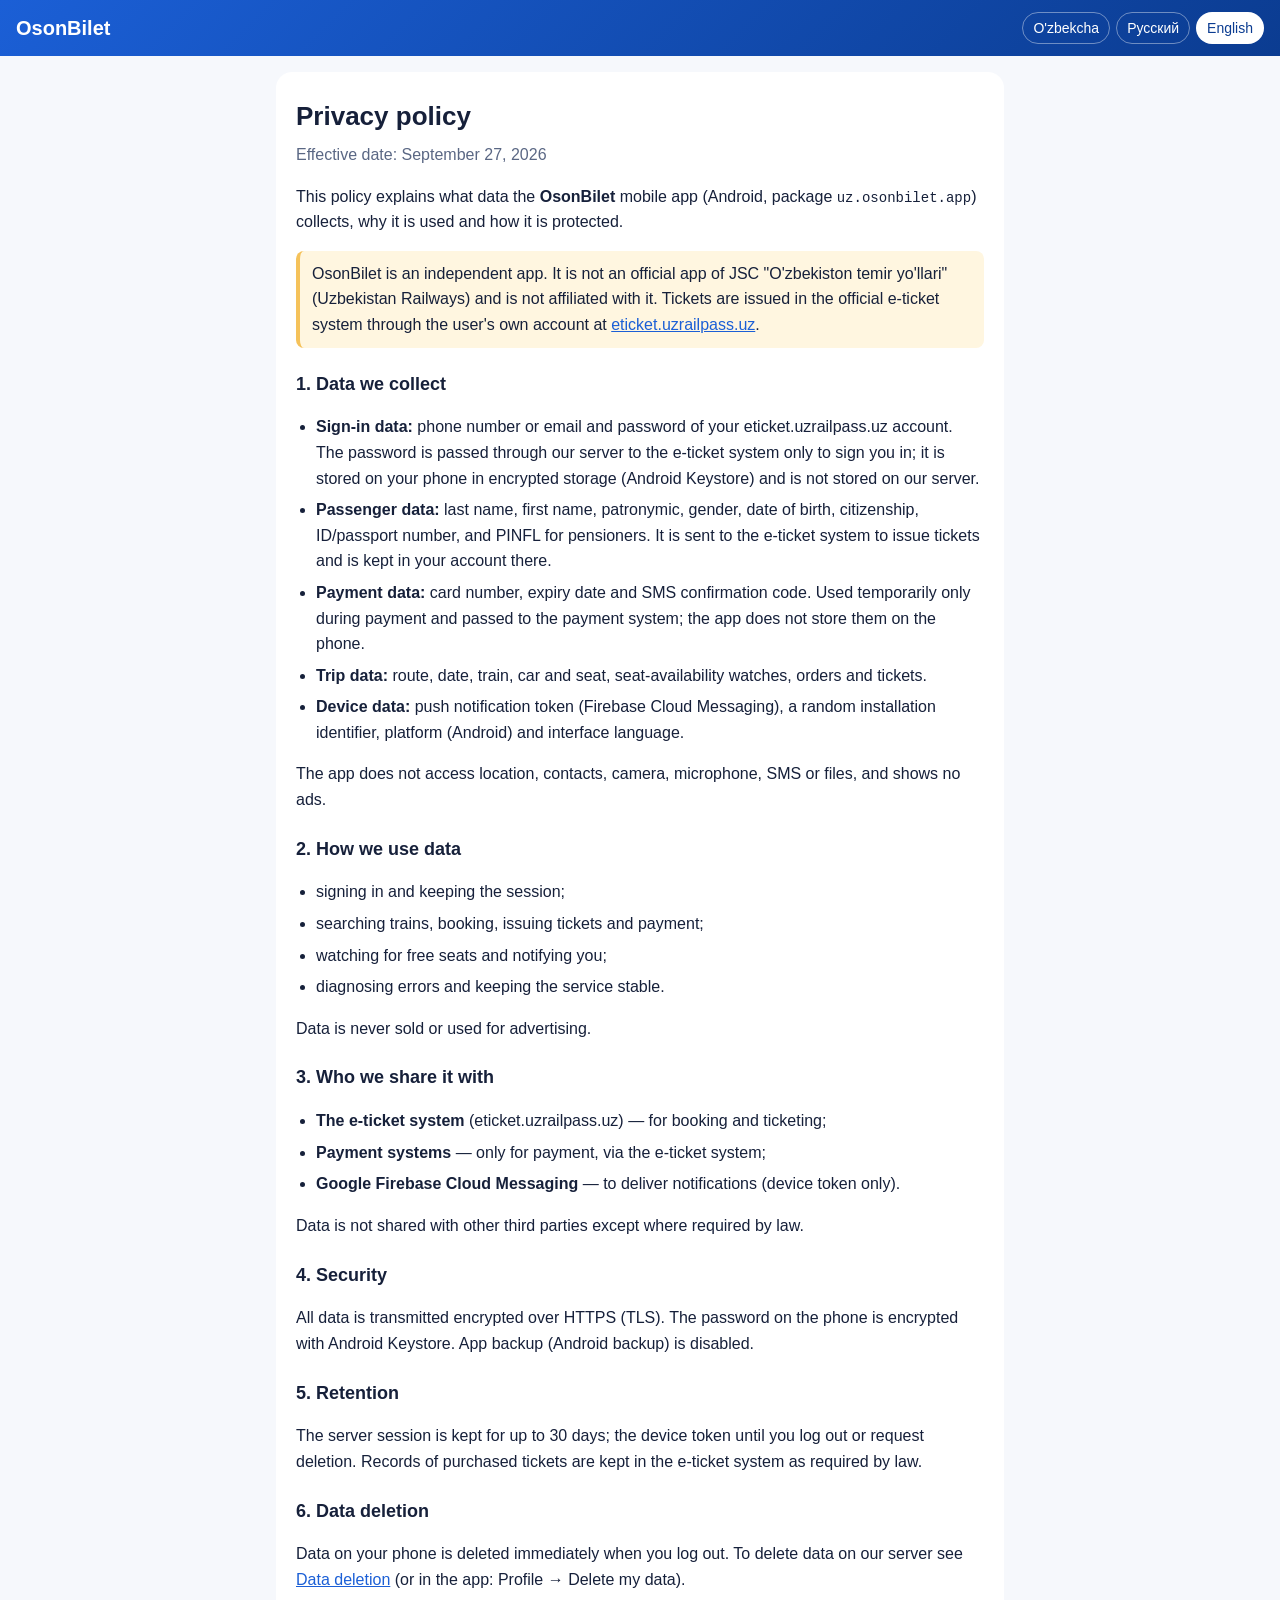
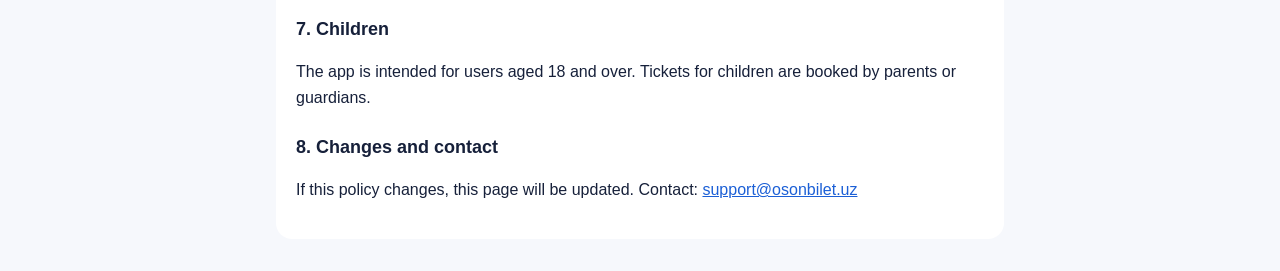
==== privacy.html @ 462ade38 "OsonBilet: maxfiylik siyosati va ma'lumot o'chirish sahifalari (uz/ru/en) Co-Authored-By: Claude Opu" ====
<!doctype html>
<html lang="uz">
<head>
<meta charset="utf-8">
<meta name="viewport" content="width=device-width, initial-scale=1">
<title>OsonBilet — Maxfiylik siyosati / Privacy policy</title>
<link rel="stylesheet" href="style.css">
</head>
<body>
<header>
  <div class="brand">OsonBilet</div>
  <nav class="langs">
    <a href="#uz" data-l="uz">O'zbekcha</a>
    <a href="#ru" data-l="ru">Русский</a>
    <a href="#en" data-l="en">English</a>
  </nav>
</header>
<main>

<section id="uz" lang="uz">
<h1>Maxfiylik siyosati</h1>
<p class="meta">Kuchga kirgan sana: 2026-yil 27-sentabr</p>
<p>Ushbu siyosat <b>OsonBilet</b> mobil ilovasi (Android, paket <code>uz.osonbilet.app</code>) qanday ma'lumotlarni to'plashi, ulardan nima uchun foydalanishi va qanday himoya qilishini tushuntiradi.</p>
<p class="note">OsonBilet — mustaqil ilova. U "O'zbekiston temir yo'llari" AJ ning rasmiy ilovasi emas va u bilan bog'liq emas. Chiptalar foydalanuvchining shaxsiy <a href="https://eticket.uzrailpass.uz">eticket.uzrailpass.uz</a> hisobi orqali rasmiy elektron chipta tizimida rasmiylashtiriladi.</p>

<h2>1. Qanday ma'lumotlar to'planadi</h2>
<ul>
<li><b>Kirish ma'lumotlari:</b> eticket.uzrailpass.uz hisobingiz telefon raqami yoki emaili va paroli. Parol faqat tizimga kirish uchun serverimiz orqali elektron chipta tizimiga uzatiladi; telefonda shifrlangan xotirada (Android Keystore) saqlanadi, serverimizda saqlanmaydi.</li>
<li><b>Yo'lovchi ma'lumotlari:</b> familiya, ism, otasining ismi, jins, tug'ilgan sana, fuqarolik, hujjat (pasport/ID) raqami, pensionerlar uchun JSHSHIR. Bu ma'lumotlar chipta rasmiylashtirish uchun elektron chipta tizimiga uzatiladi va u yerdagi hisobingizda saqlanadi.</li>
<li><b>To'lov ma'lumotlari:</b> bank karta raqami, amal qilish muddati va SMS tasdiqlash kodi. Ular faqat to'lovni amalga oshirish uchun to'lov jarayoni davomida vaqtincha ishlatiladi va to'lov tizimiga uzatiladi; ilova ularni telefonda saqlamaydi.</li>
<li><b>Safar ma'lumotlari:</b> yo'nalish, sana, poyezd, vagon va joy tanlovi, bo'sh joy kuzatuvlari, buyurtmalar va chiptalar.</li>
<li><b>Qurilma ma'lumotlari:</b> push-bildirishnoma tokeni (Firebase Cloud Messaging), ilova o'rnatilishi bo'yicha tasodifiy identifikator, platforma (Android) va interfeys tili.</li>
</ul>
<p>Ilova joylashuv, kontaktlar, kamera, mikrofon, SMS yoki fayllaringizga kirmaydi va reklama ko'rsatmaydi.</p>

<h2>2. Ma'lumotlardan foydalanish maqsadlari</h2>
<ul>
<li>tizimga kirish va sessiyani saqlash;</li>
<li>poyezd qidirish, joy bron qilish, chipta rasmiylashtirish va to'lov;</li>
<li>bo'sh joy kuzatuvi va joy topilganda bildirishnoma yuborish;</li>
<li>xatolarni aniqlash va xizmat barqarorligini ta'minlash.</li>
</ul>
<p>Ma'lumotlar sotilmaydi va reklama maqsadida ishlatilmaydi.</p>

<h2>3. Kimlarga uzatiladi</h2>
<ul>
<li><b>Elektron chipta tizimi</b> (eticket.uzrailpass.uz) — bron va chipta rasmiylashtirish uchun;</li>
<li><b>To'lov tizimlari</b> — faqat to'lov uchun, elektron chipta tizimi orqali;</li>
<li><b>Google Firebase Cloud Messaging</b> — push-bildirishnomalarni yetkazish uchun (faqat qurilma tokeni).</li>
</ul>
<p>Qonun talab qilgan hollardan tashqari boshqa uchinchi shaxslarga berilmaydi.</p>

<h2>4. Himoya</h2>
<p>Barcha ma'lumotlar HTTPS (TLS) orqali shifrlangan holda uzatiladi. Telefondagi parol Android Keystore bilan shifrlanadi. Ilova zaxira nusxasi (Android backup) o'chirilgan.</p>

<h2>5. Saqlash muddati</h2>
<p>Serverdagi sessiya 30 kungacha, qurilma tokeni tizimdan chiqilguncha yoki o'chirish so'rovigacha saqlanadi. Sotib olingan chiptalar ma'lumotlari qonunchilik talabiga ko'ra elektron chipta tizimida saqlanadi.</p>

<h2>6. Ma'lumotlarni o'chirish</h2>
<p>Tizimdan chiqqaningizda telefondagi ma'lumotlar darhol o'chiriladi. Serverdagi ma'lumotlarni o'chirish tartibi: <a href="delete-data.html#uz">Ma'lumotlarni o'chirish</a> (yoki ilovada: Profil → Ma'lumotlarimni o'chirish).</p>

<h2>7. Bolalar</h2>
<p>Ilova 18 yoshdan katta foydalanuvchilar uchun mo'ljallangan. Bolalar uchun chipta ota-ona yoki vasiy tomonidan rasmiylashtiriladi.</p>

<h2>8. O'zgarishlar va aloqa</h2>
<p>Siyosat o'zgarsa, shu sahifa yangilanadi. Savollar uchun: <a href="mailto:support@osonbilet.uz">support@osonbilet.uz</a></p>
</section>

<section id="ru" lang="ru">
<h1>Политика конфиденциальности</h1>
<p class="meta">Дата вступления в силу: 27 сентября 2026 г.</p>
<p>Эта политика объясняет, какие данные собирает мобильное приложение <b>OsonBilet</b> (Android, пакет <code>uz.osonbilet.app</code>), зачем они используются и как защищаются.</p>
<p class="note">OsonBilet — независимое приложение. Оно не является официальным приложением АО «Узбекистон темир йуллари» и не связано с ним. Билеты оформляются в официальной системе электронных билетов через личный аккаунт пользователя на <a href="https://eticket.uzrailpass.uz">eticket.uzrailpass.uz</a>.</p>

<h2>1. Какие данные собираются</h2>
<ul>
<li><b>Данные для входа:</b> телефон или email и пароль аккаунта eticket.uzrailpass.uz. Пароль передаётся через наш сервер в систему электронных билетов только для входа; хранится на телефоне в зашифрованном хранилище (Android Keystore), на нашем сервере не хранится.</li>
<li><b>Данные пассажиров:</b> фамилия, имя, отчество, пол, дата рождения, гражданство, номер документа (паспорт/ID), ПИНФЛ для пенсионеров. Передаются в систему электронных билетов для оформления и хранятся в вашем аккаунте там.</li>
<li><b>Платёжные данные:</b> номер карты, срок действия и SMS-код. Используются временно только во время оплаты и передаются платёжной системе; приложение не хранит их на телефоне.</li>
<li><b>Данные о поездках:</b> маршрут, дата, поезд, вагон и место, отслеживания свободных мест, заказы и билеты.</li>
<li><b>Данные устройства:</b> токен push-уведомлений (Firebase Cloud Messaging), случайный идентификатор установки, платформа (Android) и язык интерфейса.</li>
</ul>
<p>Приложение не получает доступ к геолокации, контактам, камере, микрофону, SMS или файлам и не показывает рекламу.</p>

<h2>2. Цели использования</h2>
<ul>
<li>вход и поддержание сессии;</li>
<li>поиск поездов, бронирование, оформление билетов и оплата;</li>
<li>отслеживание свободных мест и уведомления о них;</li>
<li>диагностика ошибок и стабильность сервиса.</li>
</ul>
<p>Данные не продаются и не используются для рекламы.</p>

<h2>3. Кому передаются</h2>
<ul>
<li><b>Система электронных билетов</b> (eticket.uzrailpass.uz) — для бронирования и оформления;</li>
<li><b>Платёжные системы</b> — только для оплаты, через систему электронных билетов;</li>
<li><b>Google Firebase Cloud Messaging</b> — для доставки уведомлений (только токен устройства).</li>
</ul>
<p>Другим третьим лицам данные не передаются, кроме случаев, предусмотренных законом.</p>

<h2>4. Защита</h2>
<p>Все данные передаются в зашифрованном виде по HTTPS (TLS). Пароль на телефоне шифруется Android Keystore. Резервное копирование приложения (Android backup) отключено.</p>

<h2>5. Срок хранения</h2>
<p>Сессия на сервере — до 30 дней, токен устройства — до выхода из аккаунта или запроса на удаление. Данные о купленных билетах хранятся в системе электронных билетов согласно законодательству.</p>

<h2>6. Удаление данных</h2>
<p>При выходе из аккаунта данные на телефоне удаляются сразу. Порядок удаления данных на сервере: <a href="delete-data.html#ru">Удаление данных</a> (или в приложении: Профиль → Удалить мои данные).</p>

<h2>7. Дети</h2>
<p>Приложение предназначено для пользователей старше 18 лет. Билеты для детей оформляют родители или опекуны.</p>

<h2>8. Изменения и контакты</h2>
<p>При изменении политики эта страница обновляется. Вопросы: <a href="mailto:support@osonbilet.uz">support@osonbilet.uz</a></p>
</section>

<section id="en" lang="en">
<h1>Privacy policy</h1>
<p class="meta">Effective date: September 27, 2026</p>
<p>This policy explains what data the <b>OsonBilet</b> mobile app (Android, package <code>uz.osonbilet.app</code>) collects, why it is used and how it is protected.</p>
<p class="note">OsonBilet is an independent app. It is not an official app of JSC "O'zbekiston temir yo'llari" (Uzbekistan Railways) and is not affiliated with it. Tickets are issued in the official e-ticket system through the user's own account at <a href="https://eticket.uzrailpass.uz">eticket.uzrailpass.uz</a>.</p>

<h2>1. Data we collect</h2>
<ul>
<li><b>Sign-in data:</b> phone number or email and password of your eticket.uzrailpass.uz account. The password is passed through our server to the e-ticket system only to sign you in; it is stored on your phone in encrypted storage (Android Keystore) and is not stored on our server.</li>
<li><b>Passenger data:</b> last name, first name, patronymic, gender, date of birth, citizenship, ID/passport number, and PINFL for pensioners. It is sent to the e-ticket system to issue tickets and is kept in your account there.</li>
<li><b>Payment data:</b> card number, expiry date and SMS confirmation code. Used temporarily only during payment and passed to the payment system; the app does not store them on the phone.</li>
<li><b>Trip data:</b> route, date, train, car and seat, seat-availability watches, orders and tickets.</li>
<li><b>Device data:</b> push notification token (Firebase Cloud Messaging), a random installation identifier, platform (Android) and interface language.</li>
</ul>
<p>The app does not access location, contacts, camera, microphone, SMS or files, and shows no ads.</p>

<h2>2. How we use data</h2>
<ul>
<li>signing in and keeping the session;</li>
<li>searching trains, booking, issuing tickets and payment;</li>
<li>watching for free seats and notifying you;</li>
<li>diagnosing errors and keeping the service stable.</li>
</ul>
<p>Data is never sold or used for advertising.</p>

<h2>3. Who we share it with</h2>
<ul>
<li><b>The e-ticket system</b> (eticket.uzrailpass.uz) — for booking and ticketing;</li>
<li><b>Payment systems</b> — only for payment, via the e-ticket system;</li>
<li><b>Google Firebase Cloud Messaging</b> — to deliver notifications (device token only).</li>
</ul>
<p>Data is not shared with other third parties except where required by law.</p>

<h2>4. Security</h2>
<p>All data is transmitted encrypted over HTTPS (TLS). The password on the phone is encrypted with Android Keystore. App backup (Android backup) is disabled.</p>

<h2>5. Retention</h2>
<p>The server session is kept for up to 30 days; the device token until you log out or request deletion. Records of purchased tickets are kept in the e-ticket system as required by law.</p>

<h2>6. Data deletion</h2>
<p>Data on your phone is deleted immediately when you log out. To delete data on our server see <a href="delete-data.html#en">Data deletion</a> (or in the app: Profile → Delete my data).</p>

<h2>7. Children</h2>
<p>The app is intended for users aged 18 and over. Tickets for children are booked by parents or guardians.</p>

<h2>8. Changes and contact</h2>
<p>If this policy changes, this page will be updated. Contact: <a href="mailto:support@osonbilet.uz">support@osonbilet.uz</a></p>
</section>

</main>
<script src="lang.js"></script>
</body>
</html>
---- style.css ----
:root {
  --bg: #f6f8fc;
  --card: #ffffff;
  --text: #16203a;
  --muted: #5a6784;
  --brand: #1b5fd6;
  --note: #fff6e0;
  --note-border: #f5c25a;
}
@media (prefers-color-scheme: dark) {
  :root {
    --bg: #0b1426;
    --card: #13203a;
    --text: #e6ecf8;
    --muted: #9aa8c4;
    --brand: #7fa8f5;
    --note: #2a2410;
    --note-border: #8a6a1c;
  }
}
* { box-sizing: border-box; }
body {
  margin: 0;
  background: var(--bg);
  color: var(--text);
  font: 16px/1.6 -apple-system, "Segoe UI", Roboto, Inter, sans-serif;
}
header {
  position: sticky;
  top: 0;
  display: flex;
  flex-wrap: wrap;
  gap: 8px 16px;
  align-items: center;
  justify-content: space-between;
  padding: 12px 16px;
  background: linear-gradient(135deg, #1b5fd6, #0b3c91);
  color: #fff;
}
.brand { font-weight: 800; font-size: 20px; }
.langs { display: flex; gap: 6px; }
.langs a {
  color: #fff;
  text-decoration: none;
  padding: 4px 10px;
  border-radius: 999px;
  border: 1px solid rgba(255, 255, 255, 0.4);
  font-size: 14px;
}
.langs a.on { background: #fff; color: #0b3c91; }
main { max-width: 760px; margin: 0 auto; padding: 16px; }
section {
  background: var(--card);
  border-radius: 16px;
  padding: 8px 20px 20px;
  margin-bottom: 16px;
}
h1 { font-size: 26px; margin: 16px 0 4px; }
h2 { font-size: 18px; margin: 22px 0 6px; }
.meta { color: var(--muted); margin-top: 0; }
.note {
  background: var(--note);
  border-left: 4px solid var(--note-border);
  padding: 10px 12px;
  border-radius: 8px;
}
a { color: var(--brand); }
code { font-size: 14px; }
ul { padding-left: 20px; }
li { margin: 6px 0; }
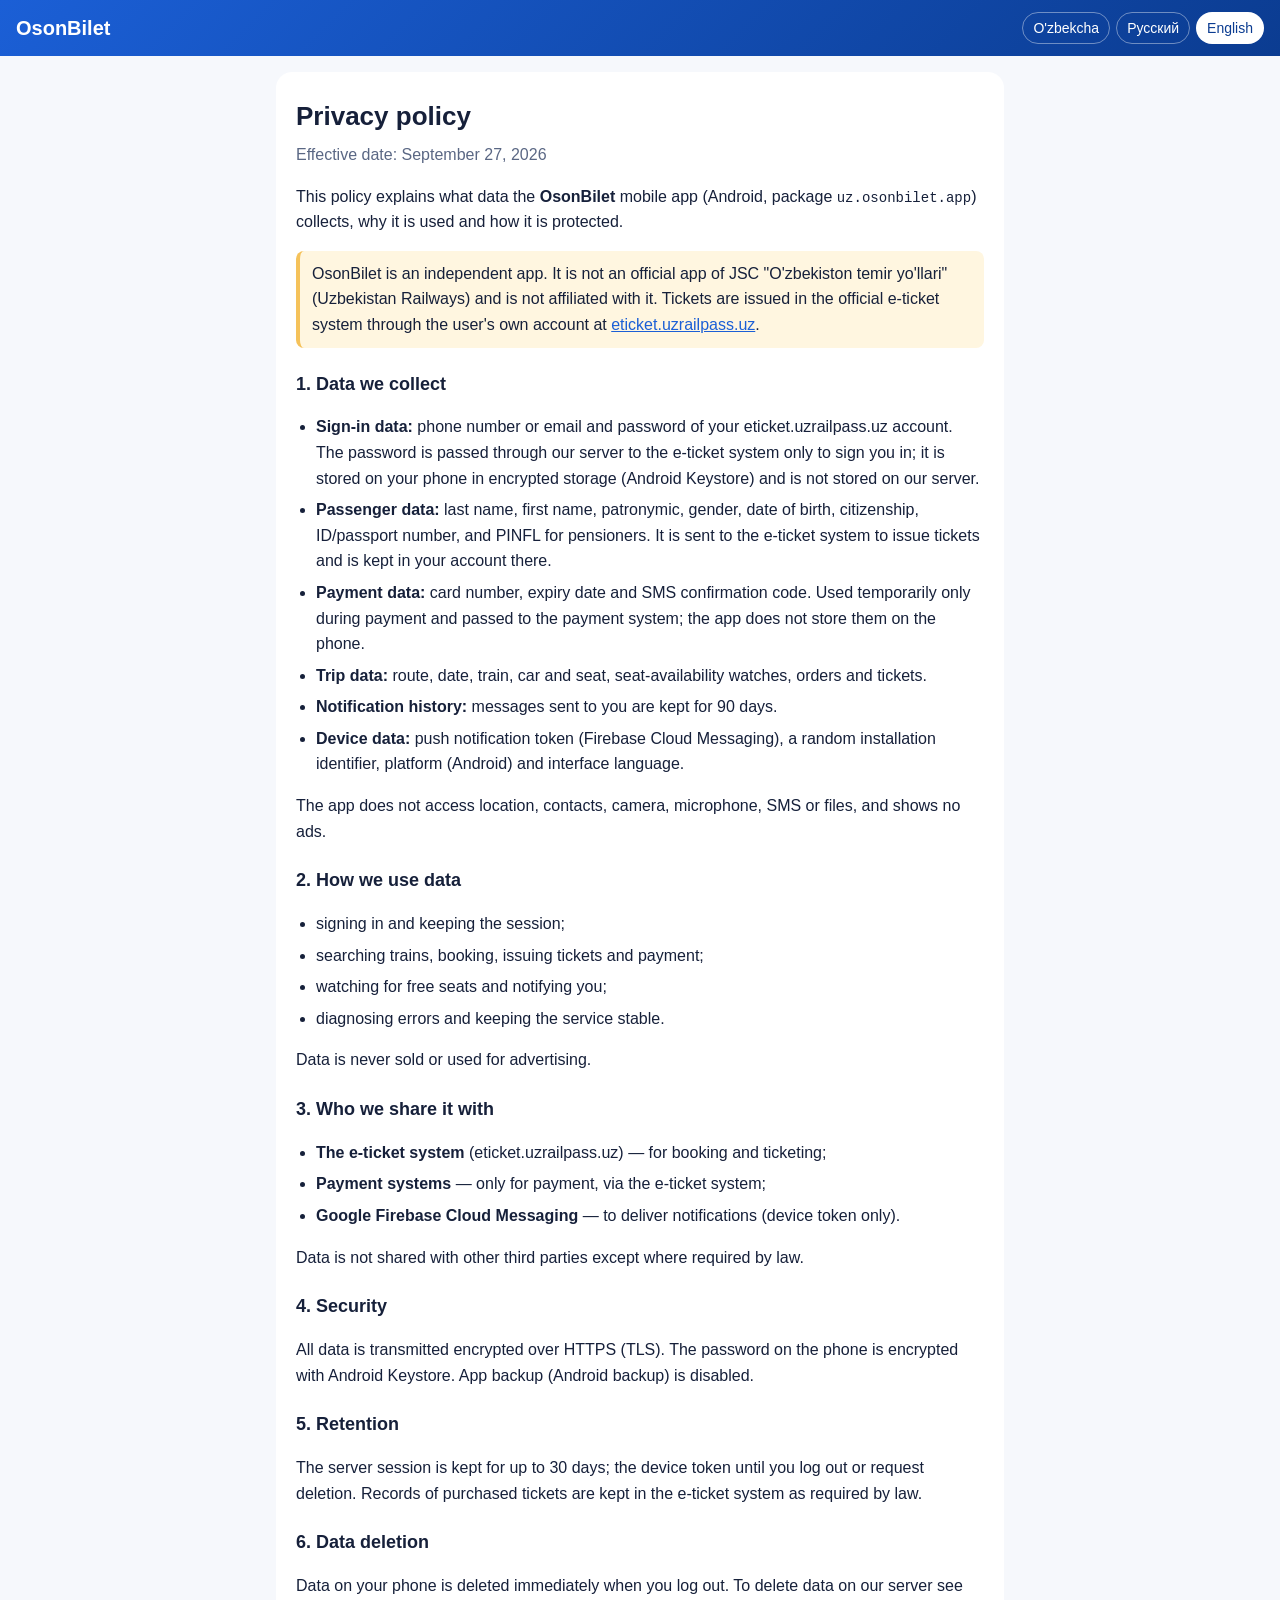
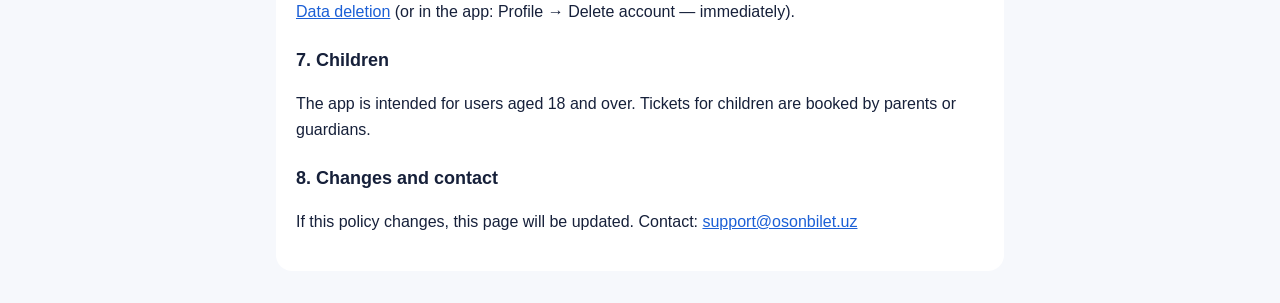
==== commit fed2389d: "Hisobni ilova ichida o'chirish, bildirishnomalar tarixi 90 kun Co-Authored-By: Claude Opus 5.5 <nore" ====
--- a/privacy.html
+++ b/privacy.html
@@ -29,6 +29,7 @@
 <li><b>Yo'lovchi ma'lumotlari:</b> familiya, ism, otasining ismi, jins, tug'ilgan sana, fuqarolik, hujjat (pasport/ID) raqami, pensionerlar uchun JSHSHIR. Bu ma'lumotlar chipta rasmiylashtirish uchun elektron chipta tizimiga uzatiladi va u yerdagi hisobingizda saqlanadi.</li>
 <li><b>To'lov ma'lumotlari:</b> bank karta raqami, amal qilish muddati va SMS tasdiqlash kodi. Ular faqat to'lovni amalga oshirish uchun to'lov jarayoni davomida vaqtincha ishlatiladi va to'lov tizimiga uzatiladi; ilova ularni telefonda saqlamaydi.</li>
 <li><b>Safar ma'lumotlari:</b> yo'nalish, sana, poyezd, vagon va joy tanlovi, bo'sh joy kuzatuvlari, buyurtmalar va chiptalar.</li>
+<li><b>Bildirishnomalar tarixi:</b> sizga yuborilgan xabarlar 90 kun saqlanadi.</li>
 <li><b>Qurilma ma'lumotlari:</b> push-bildirishnoma tokeni (Firebase Cloud Messaging), ilova o'rnatilishi bo'yicha tasodifiy identifikator, platforma (Android) va interfeys tili.</li>
 </ul>
 <p>Ilova joylashuv, kontaktlar, kamera, mikrofon, SMS yoki fayllaringizga kirmaydi va reklama ko'rsatmaydi.</p>
@@ -57,7 +58,7 @@
 <p>Serverdagi sessiya 30 kungacha, qurilma tokeni tizimdan chiqilguncha yoki o'chirish so'rovigacha saqlanadi. Sotib olingan chiptalar ma'lumotlari qonunchilik talabiga ko'ra elektron chipta tizimida saqlanadi.</p>
 
 <h2>6. Ma'lumotlarni o'chirish</h2>
-<p>Tizimdan chiqqaningizda telefondagi ma'lumotlar darhol o'chiriladi. Serverdagi ma'lumotlarni o'chirish tartibi: <a href="delete-data.html#uz">Ma'lumotlarni o'chirish</a> (yoki ilovada: Profil → Ma'lumotlarimni o'chirish).</p>
+<p>Tizimdan chiqqaningizda telefondagi ma'lumotlar darhol o'chiriladi. Serverdagi ma'lumotlarni o'chirish tartibi: <a href="delete-data.html#uz">Ma'lumotlarni o'chirish</a> (yoki ilovada: Profil → Hisobni o'chirish — darhol).</p>
 
 <h2>7. Bolalar</h2>
 <p>Ilova 18 yoshdan katta foydalanuvchilar uchun mo'ljallangan. Bolalar uchun chipta ota-ona yoki vasiy tomonidan rasmiylashtiriladi.</p>
@@ -78,6 +79,7 @@
 <li><b>Данные пассажиров:</b> фамилия, имя, отчество, пол, дата рождения, гражданство, номер документа (паспорт/ID), ПИНФЛ для пенсионеров. Передаются в систему электронных билетов для оформления и хранятся в вашем аккаунте там.</li>
 <li><b>Платёжные данные:</b> номер карты, срок действия и SMS-код. Используются временно только во время оплаты и передаются платёжной системе; приложение не хранит их на телефоне.</li>
 <li><b>Данные о поездках:</b> маршрут, дата, поезд, вагон и место, отслеживания свободных мест, заказы и билеты.</li>
+<li><b>История уведомлений:</b> отправленные вам сообщения хранятся 90 дней.</li>
 <li><b>Данные устройства:</b> токен push-уведомлений (Firebase Cloud Messaging), случайный идентификатор установки, платформа (Android) и язык интерфейса.</li>
 </ul>
 <p>Приложение не получает доступ к геолокации, контактам, камере, микрофону, SMS или файлам и не показывает рекламу.</p>
@@ -106,7 +108,7 @@
 <p>Сессия на сервере — до 30 дней, токен устройства — до выхода из аккаунта или запроса на удаление. Данные о купленных билетах хранятся в системе электронных билетов согласно законодательству.</p>
 
 <h2>6. Удаление данных</h2>
-<p>При выходе из аккаунта данные на телефоне удаляются сразу. Порядок удаления данных на сервере: <a href="delete-data.html#ru">Удаление данных</a> (или в приложении: Профиль → Удалить мои данные).</p>
+<p>При выходе из аккаунта данные на телефоне удаляются сразу. Порядок удаления данных на сервере: <a href="delete-data.html#ru">Удаление данных</a> (или в приложении: Профиль → Удалить аккаунт — сразу).</p>
 
 <h2>7. Дети</h2>
 <p>Приложение предназначено для пользователей старше 18 лет. Билеты для детей оформляют родители или опекуны.</p>
@@ -127,6 +129,7 @@
 <li><b>Passenger data:</b> last name, first name, patronymic, gender, date of birth, citizenship, ID/passport number, and PINFL for pensioners. It is sent to the e-ticket system to issue tickets and is kept in your account there.</li>
 <li><b>Payment data:</b> card number, expiry date and SMS confirmation code. Used temporarily only during payment and passed to the payment system; the app does not store them on the phone.</li>
 <li><b>Trip data:</b> route, date, train, car and seat, seat-availability watches, orders and tickets.</li>
+<li><b>Notification history:</b> messages sent to you are kept for 90 days.</li>
 <li><b>Device data:</b> push notification token (Firebase Cloud Messaging), a random installation identifier, platform (Android) and interface language.</li>
 </ul>
 <p>The app does not access location, contacts, camera, microphone, SMS or files, and shows no ads.</p>
@@ -155,7 +158,7 @@
 <p>The server session is kept for up to 30 days; the device token until you log out or request deletion. Records of purchased tickets are kept in the e-ticket system as required by law.</p>
 
 <h2>6. Data deletion</h2>
-<p>Data on your phone is deleted immediately when you log out. To delete data on our server see <a href="delete-data.html#en">Data deletion</a> (or in the app: Profile → Delete my data).</p>
+<p>Data on your phone is deleted immediately when you log out. To delete data on our server see <a href="delete-data.html#en">Data deletion</a> (or in the app: Profile → Delete account — immediately).</p>
 
 <h2>7. Children</h2>
 <p>The app is intended for users aged 18 and over. Tickets for children are booked by parents or guardians.</p>
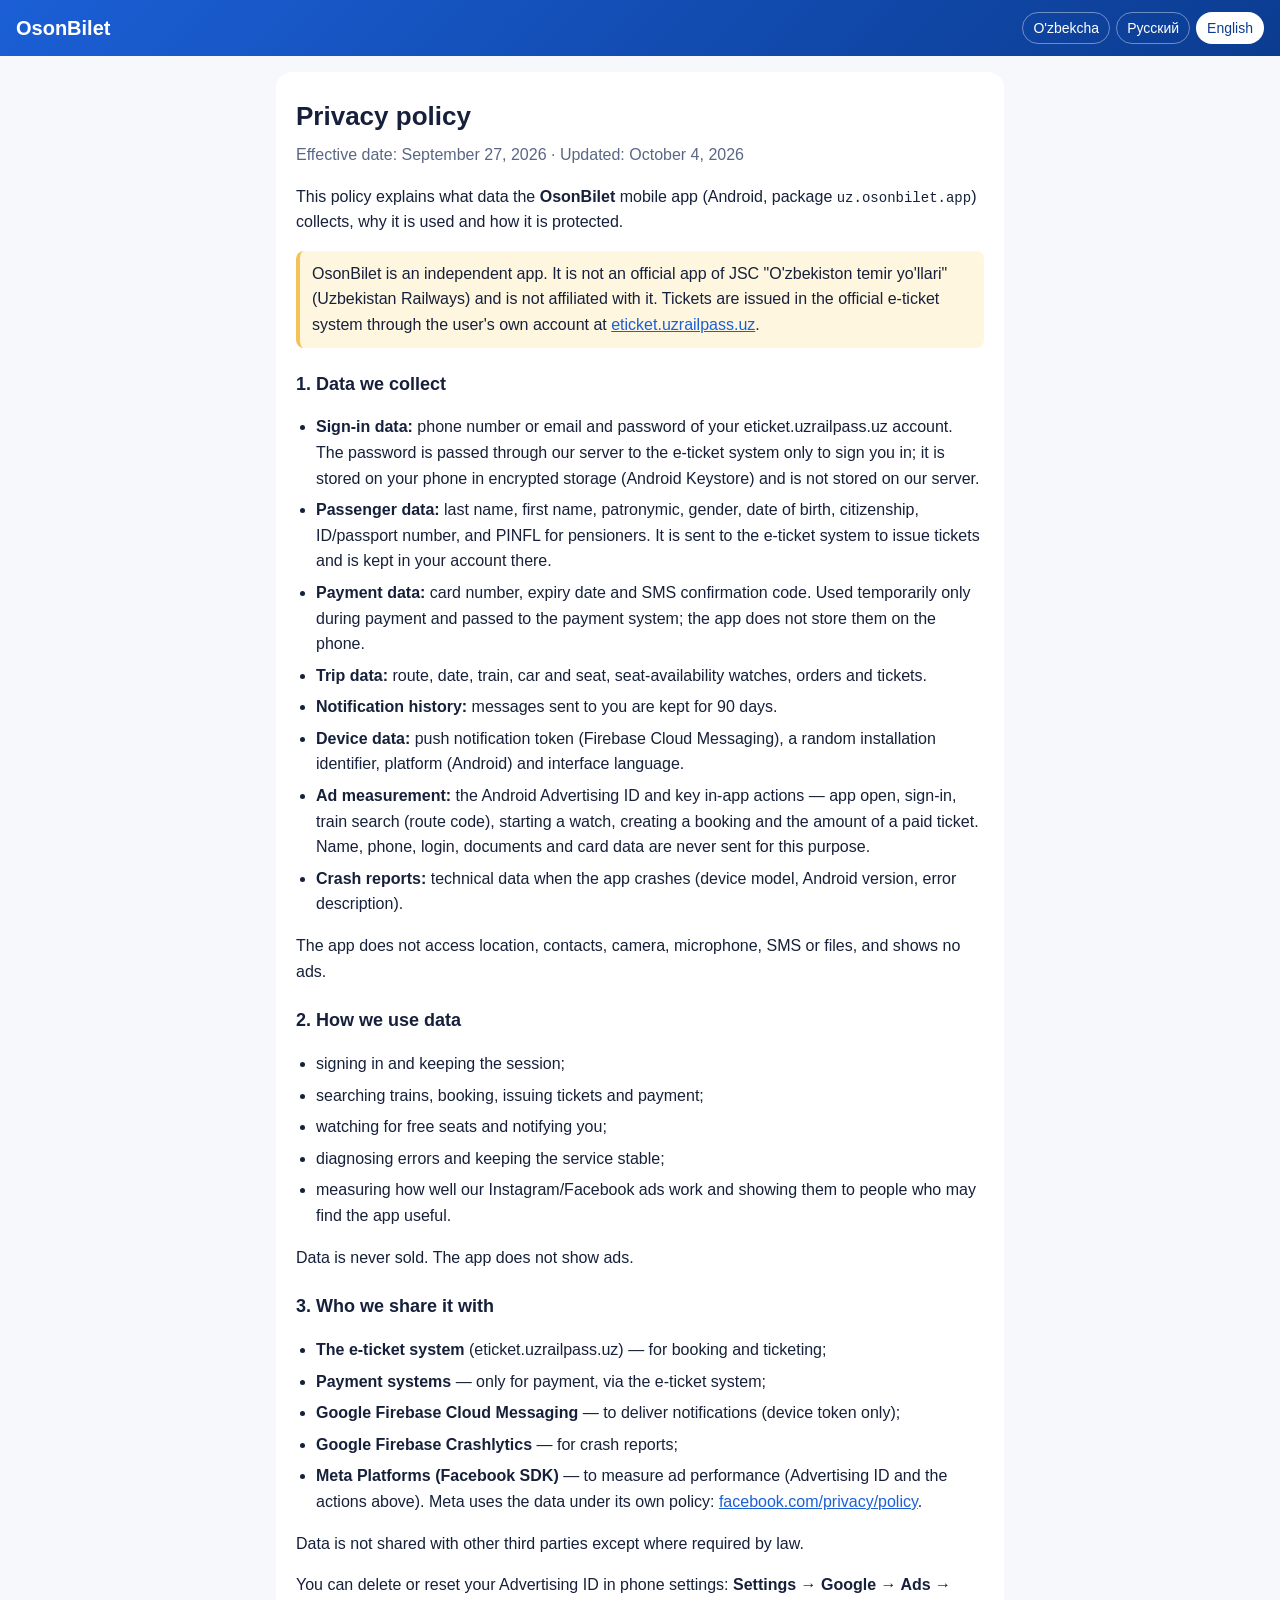
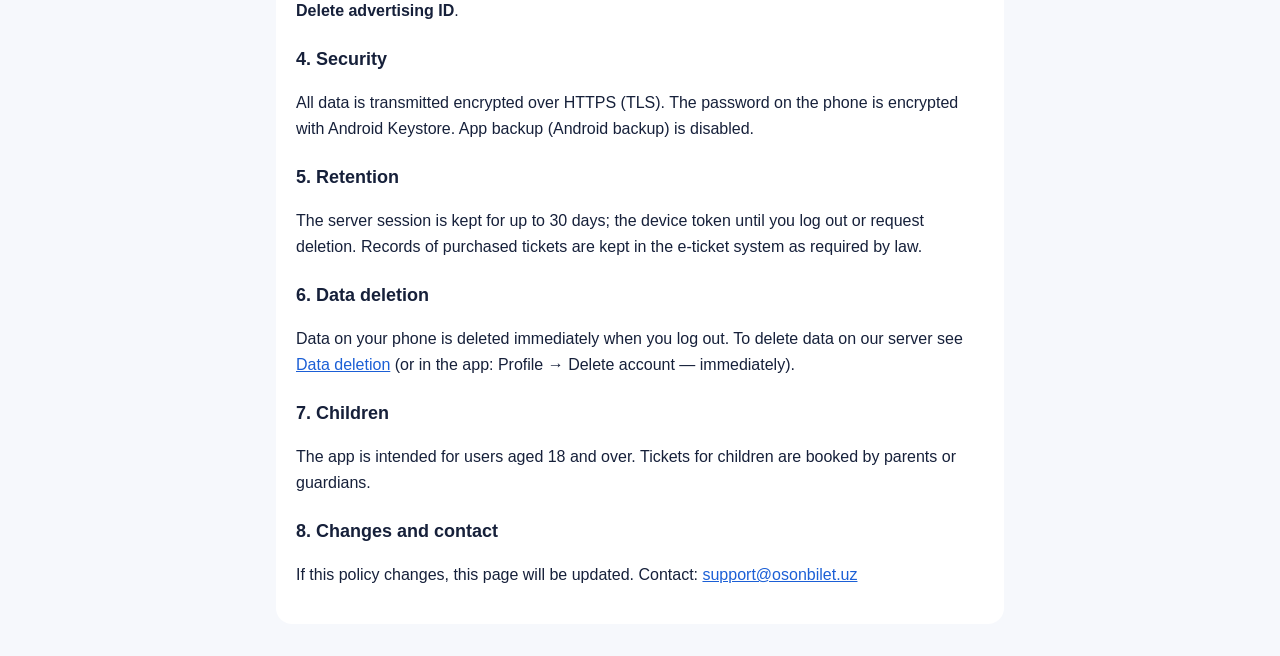
==== commit 6021b216: "Maxfiylik: Meta SDK (reklama samaradorligi), reklama identifikatori, Crashlytics Co-Authored-By: Cla" ====
--- a/privacy.html
+++ b/privacy.html
@@ -19,7 +19,7 @@
 
 <section id="uz" lang="uz">
 <h1>Maxfiylik siyosati</h1>
-<p class="meta">Kuchga kirgan sana: 2026-yil 27-sentabr</p>
+<p class="meta">Kuchga kirgan sana: 2026-yil 27-sentabr · Yangilangan: 2026-yil 4-oktabr</p>
 <p>Ushbu siyosat <b>OsonBilet</b> mobil ilovasi (Android, paket <code>uz.osonbilet.app</code>) qanday ma'lumotlarni to'plashi, ulardan nima uchun foydalanishi va qanday himoya qilishini tushuntiradi.</p>
 <p class="note">OsonBilet — mustaqil ilova. U "O'zbekiston temir yo'llari" AJ ning rasmiy ilovasi emas va u bilan bog'liq emas. Chiptalar foydalanuvchining shaxsiy <a href="https://eticket.uzrailpass.uz">eticket.uzrailpass.uz</a> hisobi orqali rasmiy elektron chipta tizimida rasmiylashtiriladi.</p>
 
@@ -31,6 +31,8 @@
 <li><b>Safar ma'lumotlari:</b> yo'nalish, sana, poyezd, vagon va joy tanlovi, bo'sh joy kuzatuvlari, buyurtmalar va chiptalar.</li>
 <li><b>Bildirishnomalar tarixi:</b> sizga yuborilgan xabarlar 90 kun saqlanadi.</li>
 <li><b>Qurilma ma'lumotlari:</b> push-bildirishnoma tokeni (Firebase Cloud Messaging), ilova o'rnatilishi bo'yicha tasodifiy identifikator, platforma (Android) va interfeys tili.</li>
+<li><b>Reklama samaradorligi:</b> Android reklama identifikatori (Advertising ID) va ilovadagi asosiy harakatlar — ilovani ochish, tizimga kirish, poyezd qidirish (yo'nalish kodi), kuzatuv yoqish, bron yaratish va to'langan chipta summasi. Ism, telefon, login, hujjat yoki karta ma'lumotlari bu maqsadda uzatilmaydi.</li>
+<li><b>Xatolar hisoboti:</b> ilova ishdan chiqqanda texnik ma'lumot (qurilma modeli, Android versiyasi, xato tavsifi).</li>
 </ul>
 <p>Ilova joylashuv, kontaktlar, kamera, mikrofon, SMS yoki fayllaringizga kirmaydi va reklama ko'rsatmaydi.</p>
 
@@ -39,17 +41,21 @@
 <li>tizimga kirish va sessiyani saqlash;</li>
 <li>poyezd qidirish, joy bron qilish, chipta rasmiylashtirish va to'lov;</li>
 <li>bo'sh joy kuzatuvi va joy topilganda bildirishnoma yuborish;</li>
-<li>xatolarni aniqlash va xizmat barqarorligini ta'minlash.</li>
+<li>xatolarni aniqlash va xizmat barqarorligini ta'minlash;</li>
+<li>Instagram/Facebook'dagi reklamamiz qanchalik samarali ekanini o'lchash va uni ilovadan foydalanishi mumkin bo'lgan odamlarga ko'rsatish.</li>
 </ul>
-<p>Ma'lumotlar sotilmaydi va reklama maqsadida ishlatilmaydi.</p>
+<p>Ma'lumotlar sotilmaydi. Ilova ichida reklama ko'rsatilmaydi.</p>
 
 <h2>3. Kimlarga uzatiladi</h2>
 <ul>
 <li><b>Elektron chipta tizimi</b> (eticket.uzrailpass.uz) — bron va chipta rasmiylashtirish uchun;</li>
 <li><b>To'lov tizimlari</b> — faqat to'lov uchun, elektron chipta tizimi orqali;</li>
-<li><b>Google Firebase Cloud Messaging</b> — push-bildirishnomalarni yetkazish uchun (faqat qurilma tokeni).</li>
+<li><b>Google Firebase Cloud Messaging</b> — push-bildirishnomalarni yetkazish uchun (faqat qurilma tokeni);</li>
+<li><b>Google Firebase Crashlytics</b> — xatolar hisoboti uchun;</li>
+<li><b>Meta Platforms (Facebook SDK)</b> — reklama samaradorligini o'lchash uchun (reklama identifikatori va yuqoridagi harakatlar). Meta ma'lumotdan o'z siyosatiga ko'ra foydalanadi: <a href="https://www.facebook.com/privacy/policy">facebook.com/privacy/policy</a>.</li>
 </ul>
 <p>Qonun talab qilgan hollardan tashqari boshqa uchinchi shaxslarga berilmaydi.</p>
+<p>Reklama identifikatorini telefon sozlamalarida o'chirishingiz yoki yangilashingiz mumkin: <b>Sozlamalar → Google → Reklama → Reklama identifikatorini o'chirish</b>.</p>
 
 <h2>4. Himoya</h2>
 <p>Barcha ma'lumotlar HTTPS (TLS) orqali shifrlangan holda uzatiladi. Telefondagi parol Android Keystore bilan shifrlanadi. Ilova zaxira nusxasi (Android backup) o'chirilgan.</p>
@@ -69,7 +75,7 @@
 
 <section id="ru" lang="ru">
 <h1>Политика конфиденциальности</h1>
-<p class="meta">Дата вступления в силу: 27 сентября 2026 г.</p>
+<p class="meta">Дата вступления в силу: 27 сентября 2026 г. · Обновлено: 4 октября 2026 г.</p>
 <p>Эта политика объясняет, какие данные собирает мобильное приложение <b>OsonBilet</b> (Android, пакет <code>uz.osonbilet.app</code>), зачем они используются и как защищаются.</p>
 <p class="note">OsonBilet — независимое приложение. Оно не является официальным приложением АО «Узбекистон темир йуллари» и не связано с ним. Билеты оформляются в официальной системе электронных билетов через личный аккаунт пользователя на <a href="https://eticket.uzrailpass.uz">eticket.uzrailpass.uz</a>.</p>
 
@@ -81,6 +87,8 @@
 <li><b>Данные о поездках:</b> маршрут, дата, поезд, вагон и место, отслеживания свободных мест, заказы и билеты.</li>
 <li><b>История уведомлений:</b> отправленные вам сообщения хранятся 90 дней.</li>
 <li><b>Данные устройства:</b> токен push-уведомлений (Firebase Cloud Messaging), случайный идентификатор установки, платформа (Android) и язык интерфейса.</li>
+<li><b>Эффективность рекламы:</b> рекламный идентификатор Android (Advertising ID) и основные действия в приложении — открытие, вход, поиск поездов (код направления), включение отслеживания, создание брони и сумма оплаченного билета. Имя, телефон, логин, документы и данные карты для этого не передаются.</li>
+<li><b>Отчёты об ошибках:</b> при сбое приложения — технические данные (модель устройства, версия Android, описание ошибки).</li>
 </ul>
 <p>Приложение не получает доступ к геолокации, контактам, камере, микрофону, SMS или файлам и не показывает рекламу.</p>
 
@@ -89,17 +97,21 @@
 <li>вход и поддержание сессии;</li>
 <li>поиск поездов, бронирование, оформление билетов и оплата;</li>
 <li>отслеживание свободных мест и уведомления о них;</li>
-<li>диагностика ошибок и стабильность сервиса.</li>
+<li>диагностика ошибок и стабильность сервиса;</li>
+<li>оценка эффективности нашей рекламы в Instagram/Facebook и показ её людям, которым приложение может быть полезно.</li>
 </ul>
-<p>Данные не продаются и не используются для рекламы.</p>
+<p>Данные не продаются. Реклама внутри приложения не показывается.</p>
 
 <h2>3. Кому передаются</h2>
 <ul>
 <li><b>Система электронных билетов</b> (eticket.uzrailpass.uz) — для бронирования и оформления;</li>
 <li><b>Платёжные системы</b> — только для оплаты, через систему электронных билетов;</li>
-<li><b>Google Firebase Cloud Messaging</b> — для доставки уведомлений (только токен устройства).</li>
+<li><b>Google Firebase Cloud Messaging</b> — для доставки уведомлений (только токен устройства);</li>
+<li><b>Google Firebase Crashlytics</b> — для отчётов об ошибках;</li>
+<li><b>Meta Platforms (Facebook SDK)</b> — для оценки эффективности рекламы (рекламный идентификатор и действия выше). Meta использует данные согласно своей политике: <a href="https://www.facebook.com/privacy/policy">facebook.com/privacy/policy</a>.</li>
 </ul>
 <p>Другим третьим лицам данные не передаются, кроме случаев, предусмотренных законом.</p>
+<p>Рекламный идентификатор можно удалить или сбросить в настройках телефона: <b>Настройки → Google → Реклама → Удалить рекламный идентификатор</b>.</p>
 
 <h2>4. Защита</h2>
 <p>Все данные передаются в зашифрованном виде по HTTPS (TLS). Пароль на телефоне шифруется Android Keystore. Резервное копирование приложения (Android backup) отключено.</p>
@@ -119,7 +131,7 @@
 
 <section id="en" lang="en">
 <h1>Privacy policy</h1>
-<p class="meta">Effective date: September 27, 2026</p>
+<p class="meta">Effective date: September 27, 2026 · Updated: October 4, 2026</p>
 <p>This policy explains what data the <b>OsonBilet</b> mobile app (Android, package <code>uz.osonbilet.app</code>) collects, why it is used and how it is protected.</p>
 <p class="note">OsonBilet is an independent app. It is not an official app of JSC "O'zbekiston temir yo'llari" (Uzbekistan Railways) and is not affiliated with it. Tickets are issued in the official e-ticket system through the user's own account at <a href="https://eticket.uzrailpass.uz">eticket.uzrailpass.uz</a>.</p>
 
@@ -131,6 +143,8 @@
 <li><b>Trip data:</b> route, date, train, car and seat, seat-availability watches, orders and tickets.</li>
 <li><b>Notification history:</b> messages sent to you are kept for 90 days.</li>
 <li><b>Device data:</b> push notification token (Firebase Cloud Messaging), a random installation identifier, platform (Android) and interface language.</li>
+<li><b>Ad measurement:</b> the Android Advertising ID and key in-app actions — app open, sign-in, train search (route code), starting a watch, creating a booking and the amount of a paid ticket. Name, phone, login, documents and card data are never sent for this purpose.</li>
+<li><b>Crash reports:</b> technical data when the app crashes (device model, Android version, error description).</li>
 </ul>
 <p>The app does not access location, contacts, camera, microphone, SMS or files, and shows no ads.</p>
 
@@ -139,17 +153,21 @@
 <li>signing in and keeping the session;</li>
 <li>searching trains, booking, issuing tickets and payment;</li>
 <li>watching for free seats and notifying you;</li>
-<li>diagnosing errors and keeping the service stable.</li>
+<li>diagnosing errors and keeping the service stable;</li>
+<li>measuring how well our Instagram/Facebook ads work and showing them to people who may find the app useful.</li>
 </ul>
-<p>Data is never sold or used for advertising.</p>
+<p>Data is never sold. The app does not show ads.</p>
 
 <h2>3. Who we share it with</h2>
 <ul>
 <li><b>The e-ticket system</b> (eticket.uzrailpass.uz) — for booking and ticketing;</li>
 <li><b>Payment systems</b> — only for payment, via the e-ticket system;</li>
-<li><b>Google Firebase Cloud Messaging</b> — to deliver notifications (device token only).</li>
+<li><b>Google Firebase Cloud Messaging</b> — to deliver notifications (device token only);</li>
+<li><b>Google Firebase Crashlytics</b> — for crash reports;</li>
+<li><b>Meta Platforms (Facebook SDK)</b> — to measure ad performance (Advertising ID and the actions above). Meta uses the data under its own policy: <a href="https://www.facebook.com/privacy/policy">facebook.com/privacy/policy</a>.</li>
 </ul>
 <p>Data is not shared with other third parties except where required by law.</p>
+<p>You can delete or reset your Advertising ID in phone settings: <b>Settings → Google → Ads → Delete advertising ID</b>.</p>
 
 <h2>4. Security</h2>
 <p>All data is transmitted encrypted over HTTPS (TLS). The password on the phone is encrypted with Android Keystore. App backup (Android backup) is disabled.</p>
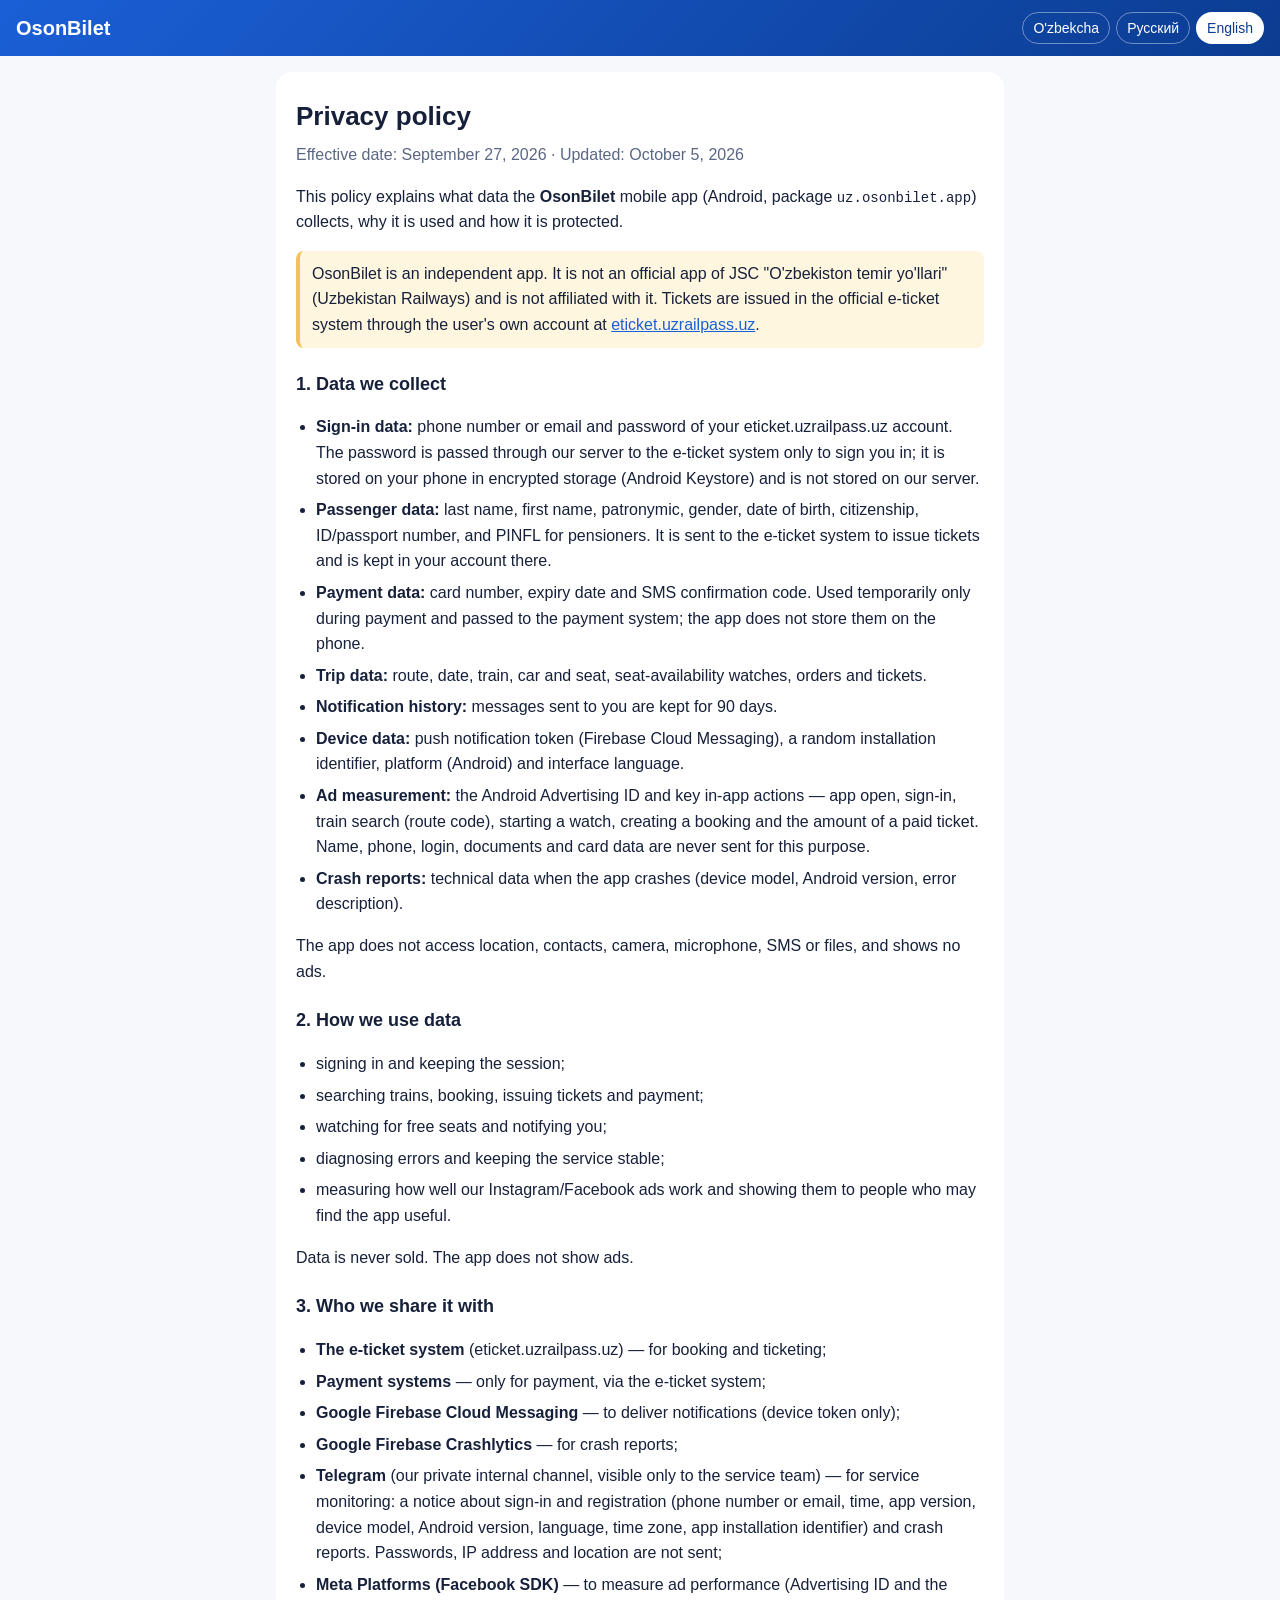
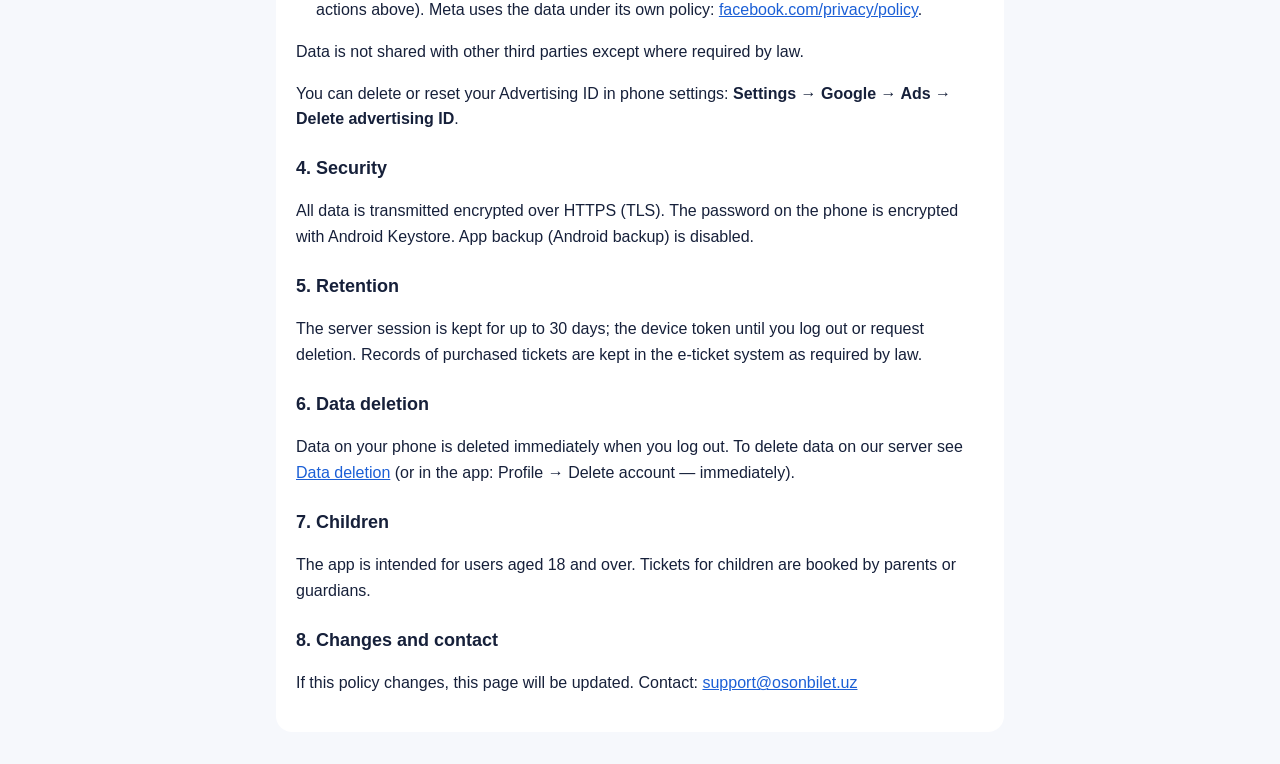
==== commit b96f5f73: "Maxfiylik: Telegram ichki monitoring kanali (kirish xabari, xatolar) qo'shildi Co-Authored-By: Claud" ====
--- a/privacy.html
+++ b/privacy.html
@@ -19,7 +19,7 @@
 
 <section id="uz" lang="uz">
 <h1>Maxfiylik siyosati</h1>
-<p class="meta">Kuchga kirgan sana: 2026-yil 27-sentabr · Yangilangan: 2026-yil 4-oktabr</p>
+<p class="meta">Kuchga kirgan sana: 2026-yil 27-sentabr · Yangilangan: 2026-yil 5-oktabr</p>
 <p>Ushbu siyosat <b>OsonBilet</b> mobil ilovasi (Android, paket <code>uz.osonbilet.app</code>) qanday ma'lumotlarni to'plashi, ulardan nima uchun foydalanishi va qanday himoya qilishini tushuntiradi.</p>
 <p class="note">OsonBilet — mustaqil ilova. U "O'zbekiston temir yo'llari" AJ ning rasmiy ilovasi emas va u bilan bog'liq emas. Chiptalar foydalanuvchining shaxsiy <a href="https://eticket.uzrailpass.uz">eticket.uzrailpass.uz</a> hisobi orqali rasmiy elektron chipta tizimida rasmiylashtiriladi.</p>
 
@@ -52,6 +52,7 @@
 <li><b>To'lov tizimlari</b> — faqat to'lov uchun, elektron chipta tizimi orqali;</li>
 <li><b>Google Firebase Cloud Messaging</b> — push-bildirishnomalarni yetkazish uchun (faqat qurilma tokeni);</li>
 <li><b>Google Firebase Crashlytics</b> — xatolar hisoboti uchun;</li>
+<li><b>Telegram</b> (bizning yopiq ichki kanalimiz, faqat xizmat jamoasi ko'radi) — xizmat monitoringi uchun: tizimga kirish va ro'yxatdan o'tish haqida xabar (telefon raqami yoki email, vaqt, ilova versiyasi, qurilma modeli, Android versiyasi, til, vaqt zonasi, ilova o'rnatilishi identifikatori) hamda xatolar hisoboti. Parol, IP manzil va joylashuv yuborilmaydi;</li>
 <li><b>Meta Platforms (Facebook SDK)</b> — reklama samaradorligini o'lchash uchun (reklama identifikatori va yuqoridagi harakatlar). Meta ma'lumotdan o'z siyosatiga ko'ra foydalanadi: <a href="https://www.facebook.com/privacy/policy">facebook.com/privacy/policy</a>.</li>
 </ul>
 <p>Qonun talab qilgan hollardan tashqari boshqa uchinchi shaxslarga berilmaydi.</p>
@@ -75,7 +76,7 @@
 
 <section id="ru" lang="ru">
 <h1>Политика конфиденциальности</h1>
-<p class="meta">Дата вступления в силу: 27 сентября 2026 г. · Обновлено: 4 октября 2026 г.</p>
+<p class="meta">Дата вступления в силу: 27 сентября 2026 г. · Обновлено: 5 октября 2026 г.</p>
 <p>Эта политика объясняет, какие данные собирает мобильное приложение <b>OsonBilet</b> (Android, пакет <code>uz.osonbilet.app</code>), зачем они используются и как защищаются.</p>
 <p class="note">OsonBilet — независимое приложение. Оно не является официальным приложением АО «Узбекистон темир йуллари» и не связано с ним. Билеты оформляются в официальной системе электронных билетов через личный аккаунт пользователя на <a href="https://eticket.uzrailpass.uz">eticket.uzrailpass.uz</a>.</p>
 
@@ -108,6 +109,7 @@
 <li><b>Платёжные системы</b> — только для оплаты, через систему электронных билетов;</li>
 <li><b>Google Firebase Cloud Messaging</b> — для доставки уведомлений (только токен устройства);</li>
 <li><b>Google Firebase Crashlytics</b> — для отчётов об ошибках;</li>
+<li><b>Telegram</b> (наш закрытый внутренний канал, доступен только команде сервиса) — для мониторинга сервиса: уведомление о входе и регистрации (телефон или email, время, версия приложения, модель устройства, версия Android, язык, часовой пояс, идентификатор установки приложения), а также отчёты об ошибках. Пароль, IP-адрес и местоположение не передаются;</li>
 <li><b>Meta Platforms (Facebook SDK)</b> — для оценки эффективности рекламы (рекламный идентификатор и действия выше). Meta использует данные согласно своей политике: <a href="https://www.facebook.com/privacy/policy">facebook.com/privacy/policy</a>.</li>
 </ul>
 <p>Другим третьим лицам данные не передаются, кроме случаев, предусмотренных законом.</p>
@@ -131,7 +133,7 @@
 
 <section id="en" lang="en">
 <h1>Privacy policy</h1>
-<p class="meta">Effective date: September 27, 2026 · Updated: October 4, 2026</p>
+<p class="meta">Effective date: September 27, 2026 · Updated: October 5, 2026</p>
 <p>This policy explains what data the <b>OsonBilet</b> mobile app (Android, package <code>uz.osonbilet.app</code>) collects, why it is used and how it is protected.</p>
 <p class="note">OsonBilet is an independent app. It is not an official app of JSC "O'zbekiston temir yo'llari" (Uzbekistan Railways) and is not affiliated with it. Tickets are issued in the official e-ticket system through the user's own account at <a href="https://eticket.uzrailpass.uz">eticket.uzrailpass.uz</a>.</p>
 
@@ -164,6 +166,7 @@
 <li><b>Payment systems</b> — only for payment, via the e-ticket system;</li>
 <li><b>Google Firebase Cloud Messaging</b> — to deliver notifications (device token only);</li>
 <li><b>Google Firebase Crashlytics</b> — for crash reports;</li>
+<li><b>Telegram</b> (our private internal channel, visible only to the service team) — for service monitoring: a notice about sign-in and registration (phone number or email, time, app version, device model, Android version, language, time zone, app installation identifier) and crash reports. Passwords, IP address and location are not sent;</li>
 <li><b>Meta Platforms (Facebook SDK)</b> — to measure ad performance (Advertising ID and the actions above). Meta uses the data under its own policy: <a href="https://www.facebook.com/privacy/policy">facebook.com/privacy/policy</a>.</li>
 </ul>
 <p>Data is not shared with other third parties except where required by law.</p>
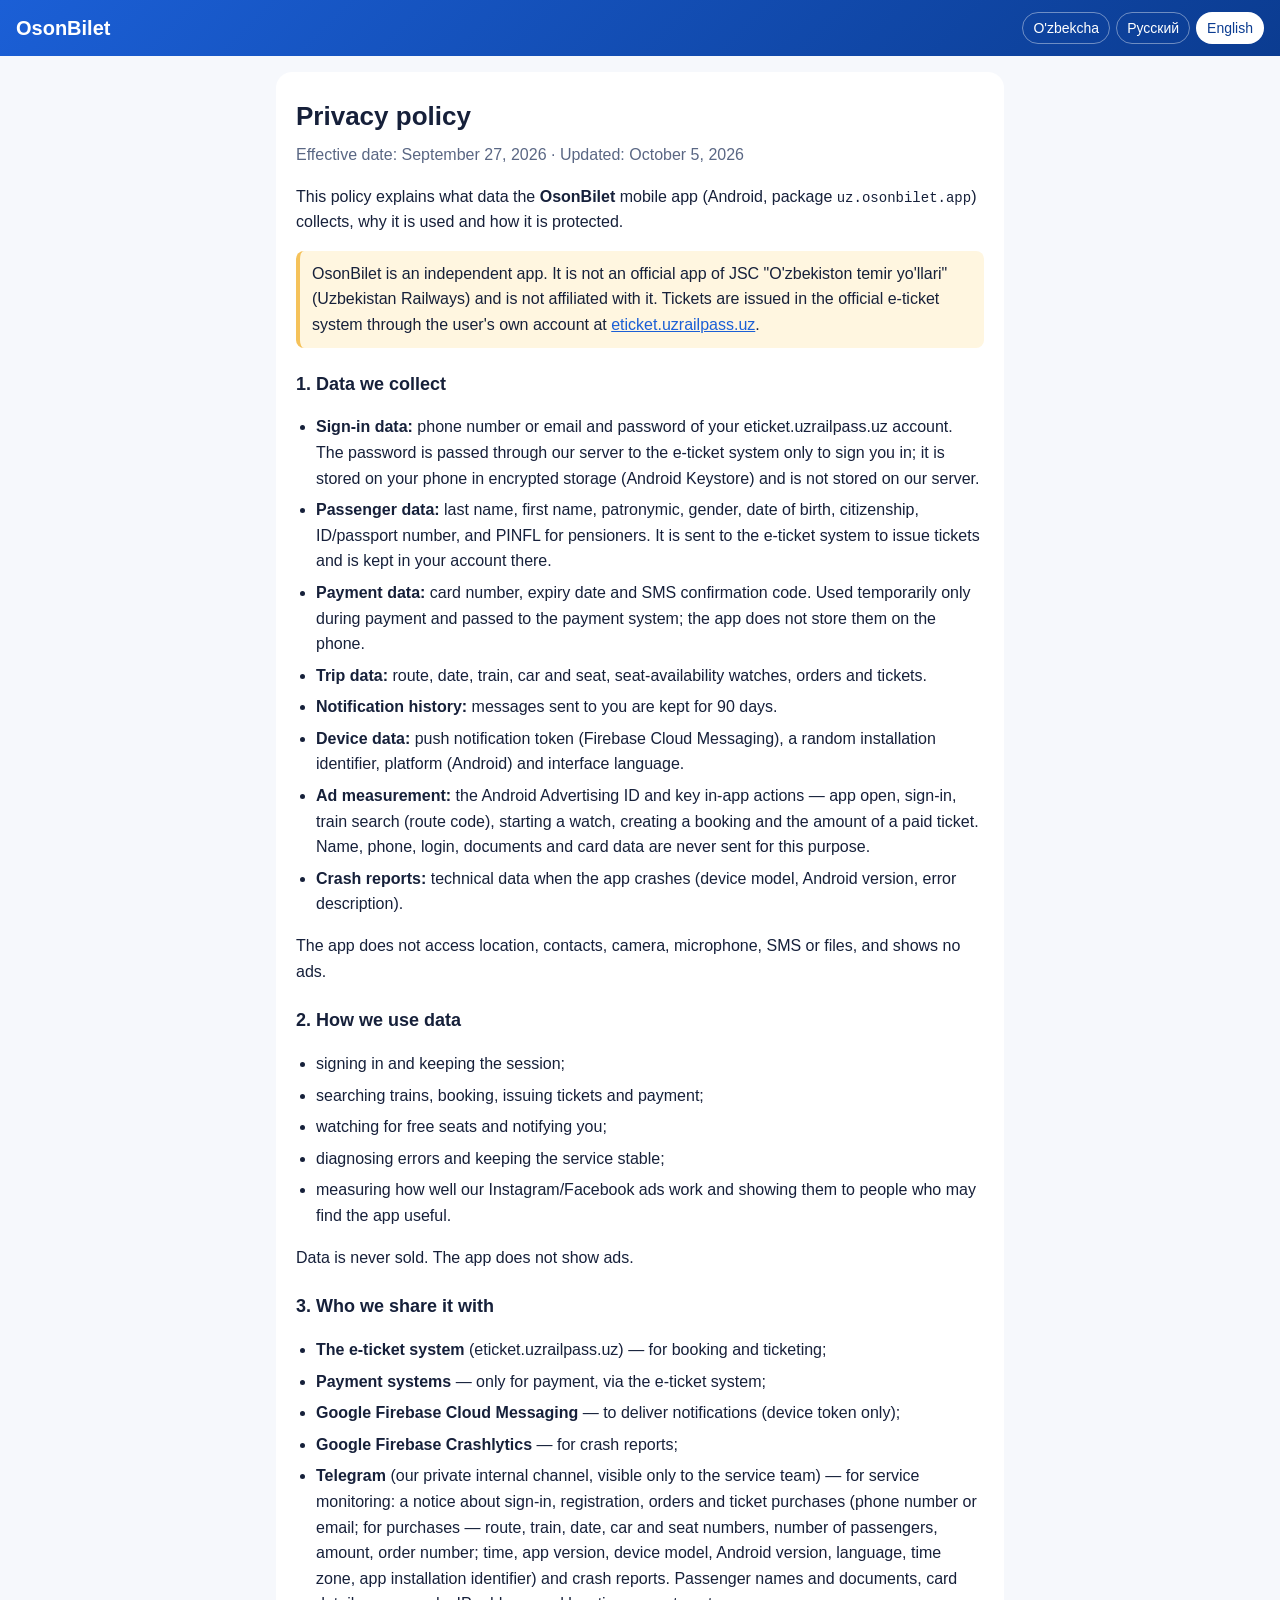
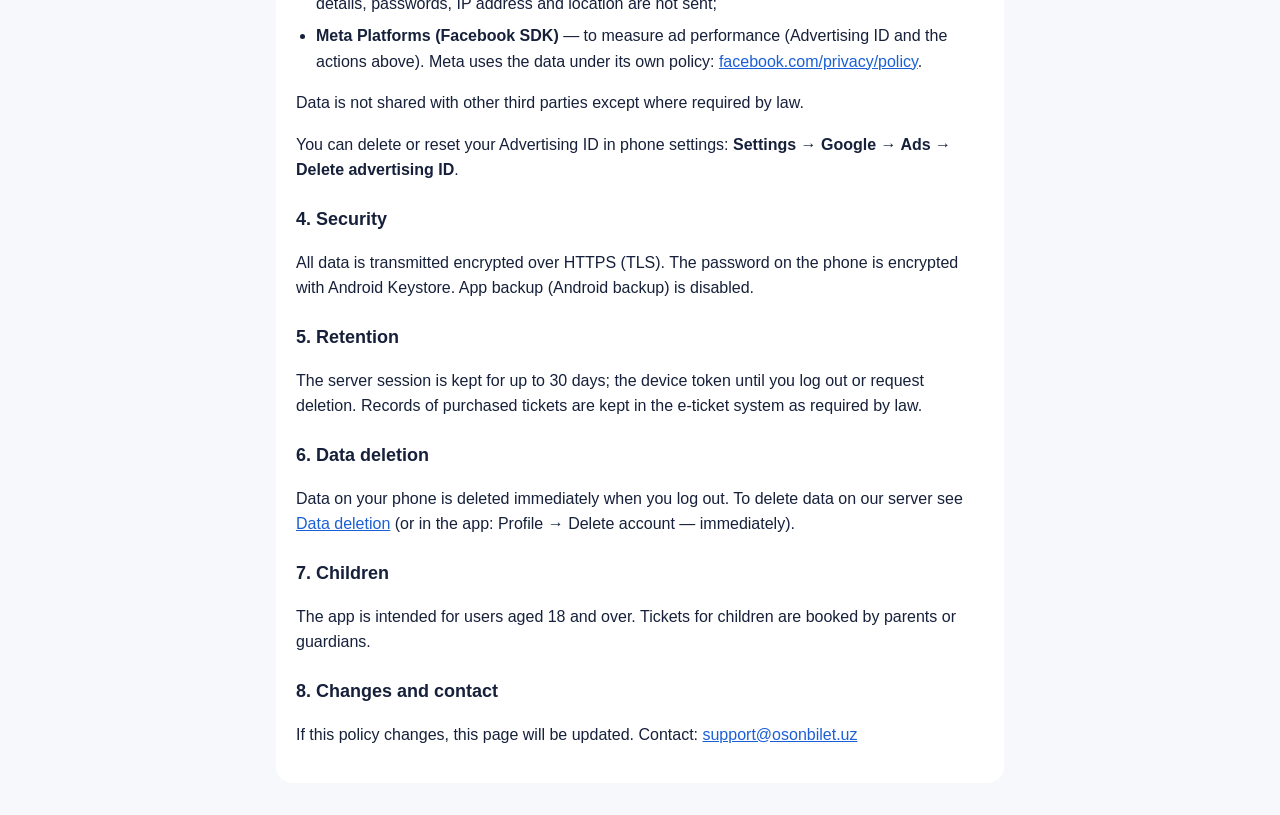
==== commit d2be1bb7: "Maxfiylik: Telegram monitoringiga buyurtma/xarid xabari (ismsiz, kartasiz) Co-Authored-By: Claude Op" ====
--- a/privacy.html
+++ b/privacy.html
@@ -52,7 +52,7 @@
 <li><b>To'lov tizimlari</b> — faqat to'lov uchun, elektron chipta tizimi orqali;</li>
 <li><b>Google Firebase Cloud Messaging</b> — push-bildirishnomalarni yetkazish uchun (faqat qurilma tokeni);</li>
 <li><b>Google Firebase Crashlytics</b> — xatolar hisoboti uchun;</li>
-<li><b>Telegram</b> (bizning yopiq ichki kanalimiz, faqat xizmat jamoasi ko'radi) — xizmat monitoringi uchun: tizimga kirish va ro'yxatdan o'tish haqida xabar (telefon raqami yoki email, vaqt, ilova versiyasi, qurilma modeli, Android versiyasi, til, vaqt zonasi, ilova o'rnatilishi identifikatori) hamda xatolar hisoboti. Parol, IP manzil va joylashuv yuborilmaydi;</li>
+<li><b>Telegram</b> (bizning yopiq ichki kanalimiz, faqat xizmat jamoasi ko'radi) — xizmat monitoringi uchun: tizimga kirish, ro'yxatdan o'tish, buyurtma va chipta xaridi haqida xabar (telefon raqami yoki email; xaridda — yo'nalish, poyezd, sana, vagon va joy raqamlari, yo'lovchilar soni, summa, buyurtma raqami; vaqt, ilova versiyasi, qurilma modeli, Android versiyasi, til, vaqt zonasi, ilova o'rnatilishi identifikatori) hamda xatolar hisoboti. Yo'lovchi ismlari, hujjatlari, karta ma'lumotlari, parol, IP manzil va joylashuv yuborilmaydi;</li>
 <li><b>Meta Platforms (Facebook SDK)</b> — reklama samaradorligini o'lchash uchun (reklama identifikatori va yuqoridagi harakatlar). Meta ma'lumotdan o'z siyosatiga ko'ra foydalanadi: <a href="https://www.facebook.com/privacy/policy">facebook.com/privacy/policy</a>.</li>
 </ul>
 <p>Qonun talab qilgan hollardan tashqari boshqa uchinchi shaxslarga berilmaydi.</p>
@@ -109,7 +109,7 @@
 <li><b>Платёжные системы</b> — только для оплаты, через систему электронных билетов;</li>
 <li><b>Google Firebase Cloud Messaging</b> — для доставки уведомлений (только токен устройства);</li>
 <li><b>Google Firebase Crashlytics</b> — для отчётов об ошибках;</li>
-<li><b>Telegram</b> (наш закрытый внутренний канал, доступен только команде сервиса) — для мониторинга сервиса: уведомление о входе и регистрации (телефон или email, время, версия приложения, модель устройства, версия Android, язык, часовой пояс, идентификатор установки приложения), а также отчёты об ошибках. Пароль, IP-адрес и местоположение не передаются;</li>
+<li><b>Telegram</b> (наш закрытый внутренний канал, доступен только команде сервиса) — для мониторинга сервиса: уведомление о входе, регистрации, заказе и покупке билета (телефон или email; при покупке — маршрут, поезд, дата, вагон и места, количество пассажиров, сумма, номер заказа; время, версия приложения, модель устройства, версия Android, язык, часовой пояс, идентификатор установки приложения), а также отчёты об ошибках. Имена и документы пассажиров, данные карты, пароль, IP-адрес и местоположение не передаются;</li>
 <li><b>Meta Platforms (Facebook SDK)</b> — для оценки эффективности рекламы (рекламный идентификатор и действия выше). Meta использует данные согласно своей политике: <a href="https://www.facebook.com/privacy/policy">facebook.com/privacy/policy</a>.</li>
 </ul>
 <p>Другим третьим лицам данные не передаются, кроме случаев, предусмотренных законом.</p>
@@ -166,7 +166,7 @@
 <li><b>Payment systems</b> — only for payment, via the e-ticket system;</li>
 <li><b>Google Firebase Cloud Messaging</b> — to deliver notifications (device token only);</li>
 <li><b>Google Firebase Crashlytics</b> — for crash reports;</li>
-<li><b>Telegram</b> (our private internal channel, visible only to the service team) — for service monitoring: a notice about sign-in and registration (phone number or email, time, app version, device model, Android version, language, time zone, app installation identifier) and crash reports. Passwords, IP address and location are not sent;</li>
+<li><b>Telegram</b> (our private internal channel, visible only to the service team) — for service monitoring: a notice about sign-in, registration, orders and ticket purchases (phone number or email; for purchases — route, train, date, car and seat numbers, number of passengers, amount, order number; time, app version, device model, Android version, language, time zone, app installation identifier) and crash reports. Passenger names and documents, card details, passwords, IP address and location are not sent;</li>
 <li><b>Meta Platforms (Facebook SDK)</b> — to measure ad performance (Advertising ID and the actions above). Meta uses the data under its own policy: <a href="https://www.facebook.com/privacy/policy">facebook.com/privacy/policy</a>.</li>
 </ul>
 <p>Data is not shared with other third parties except where required by law.</p>
